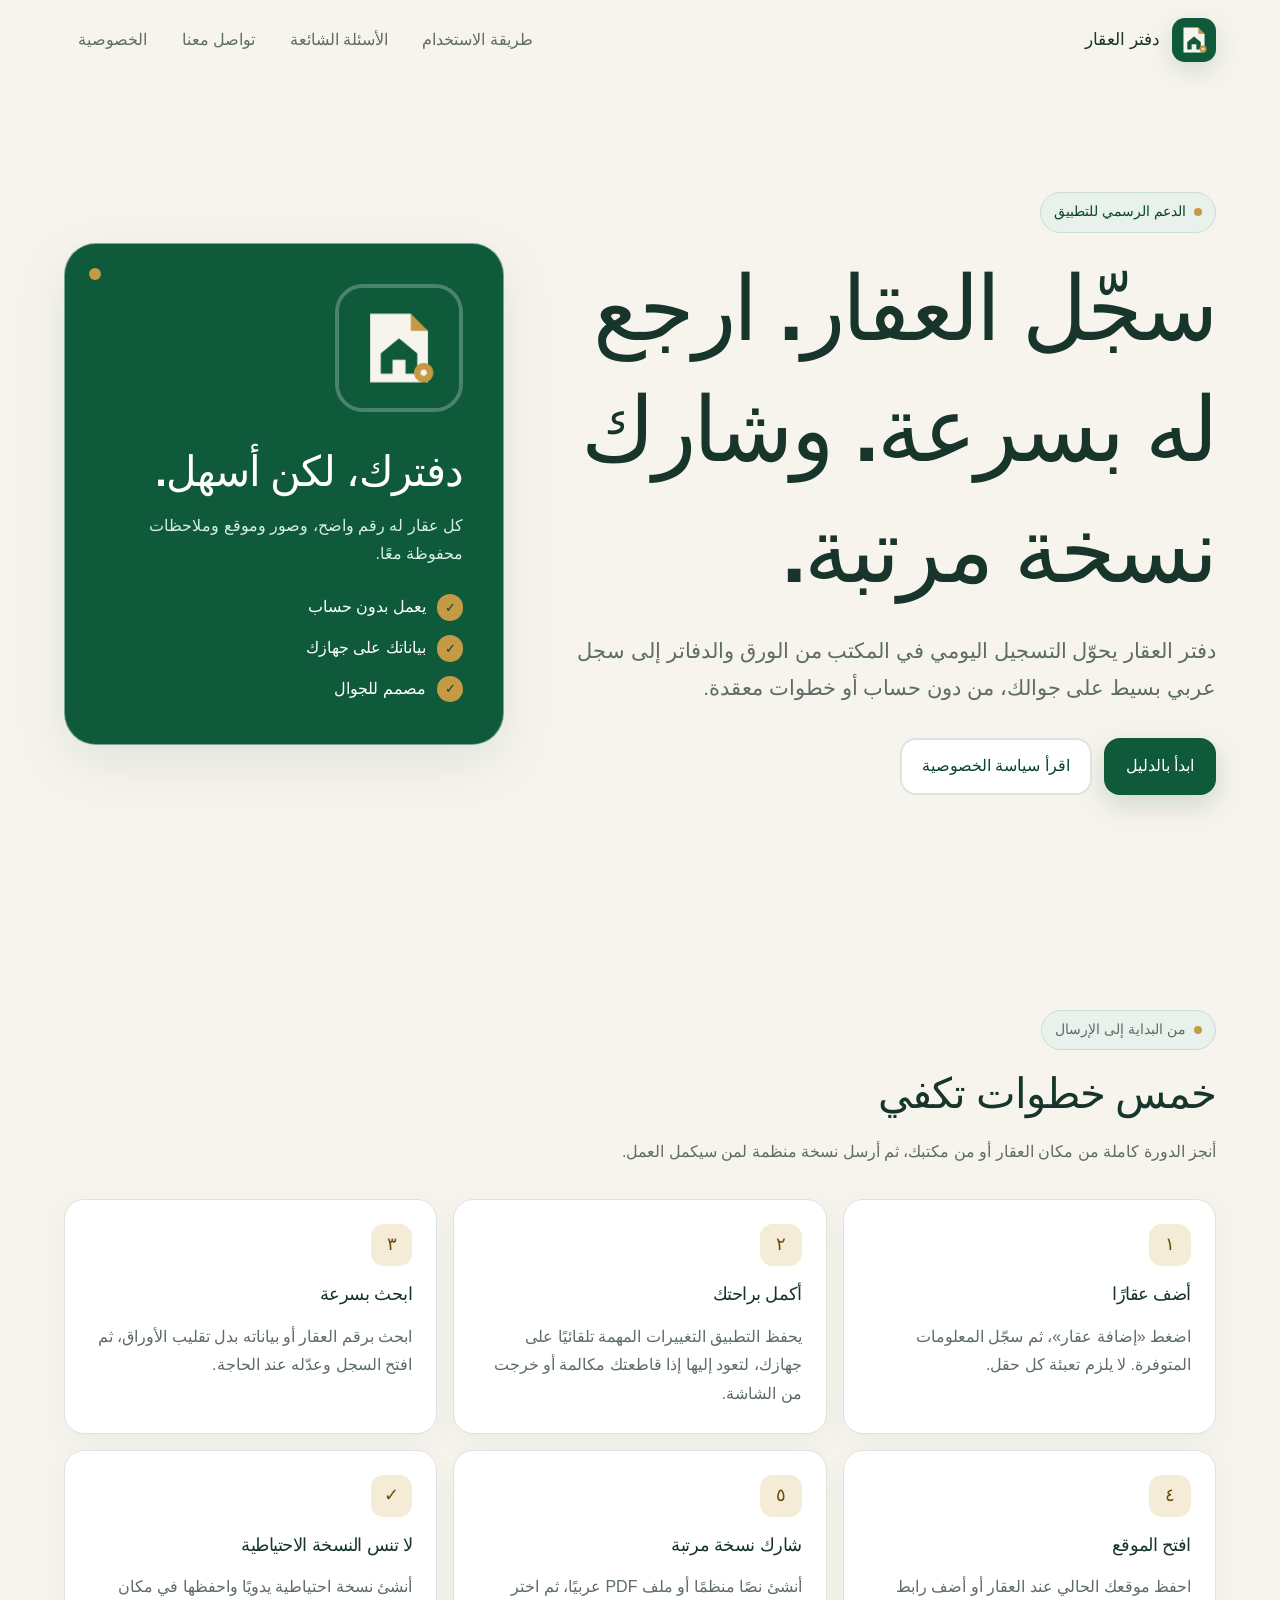
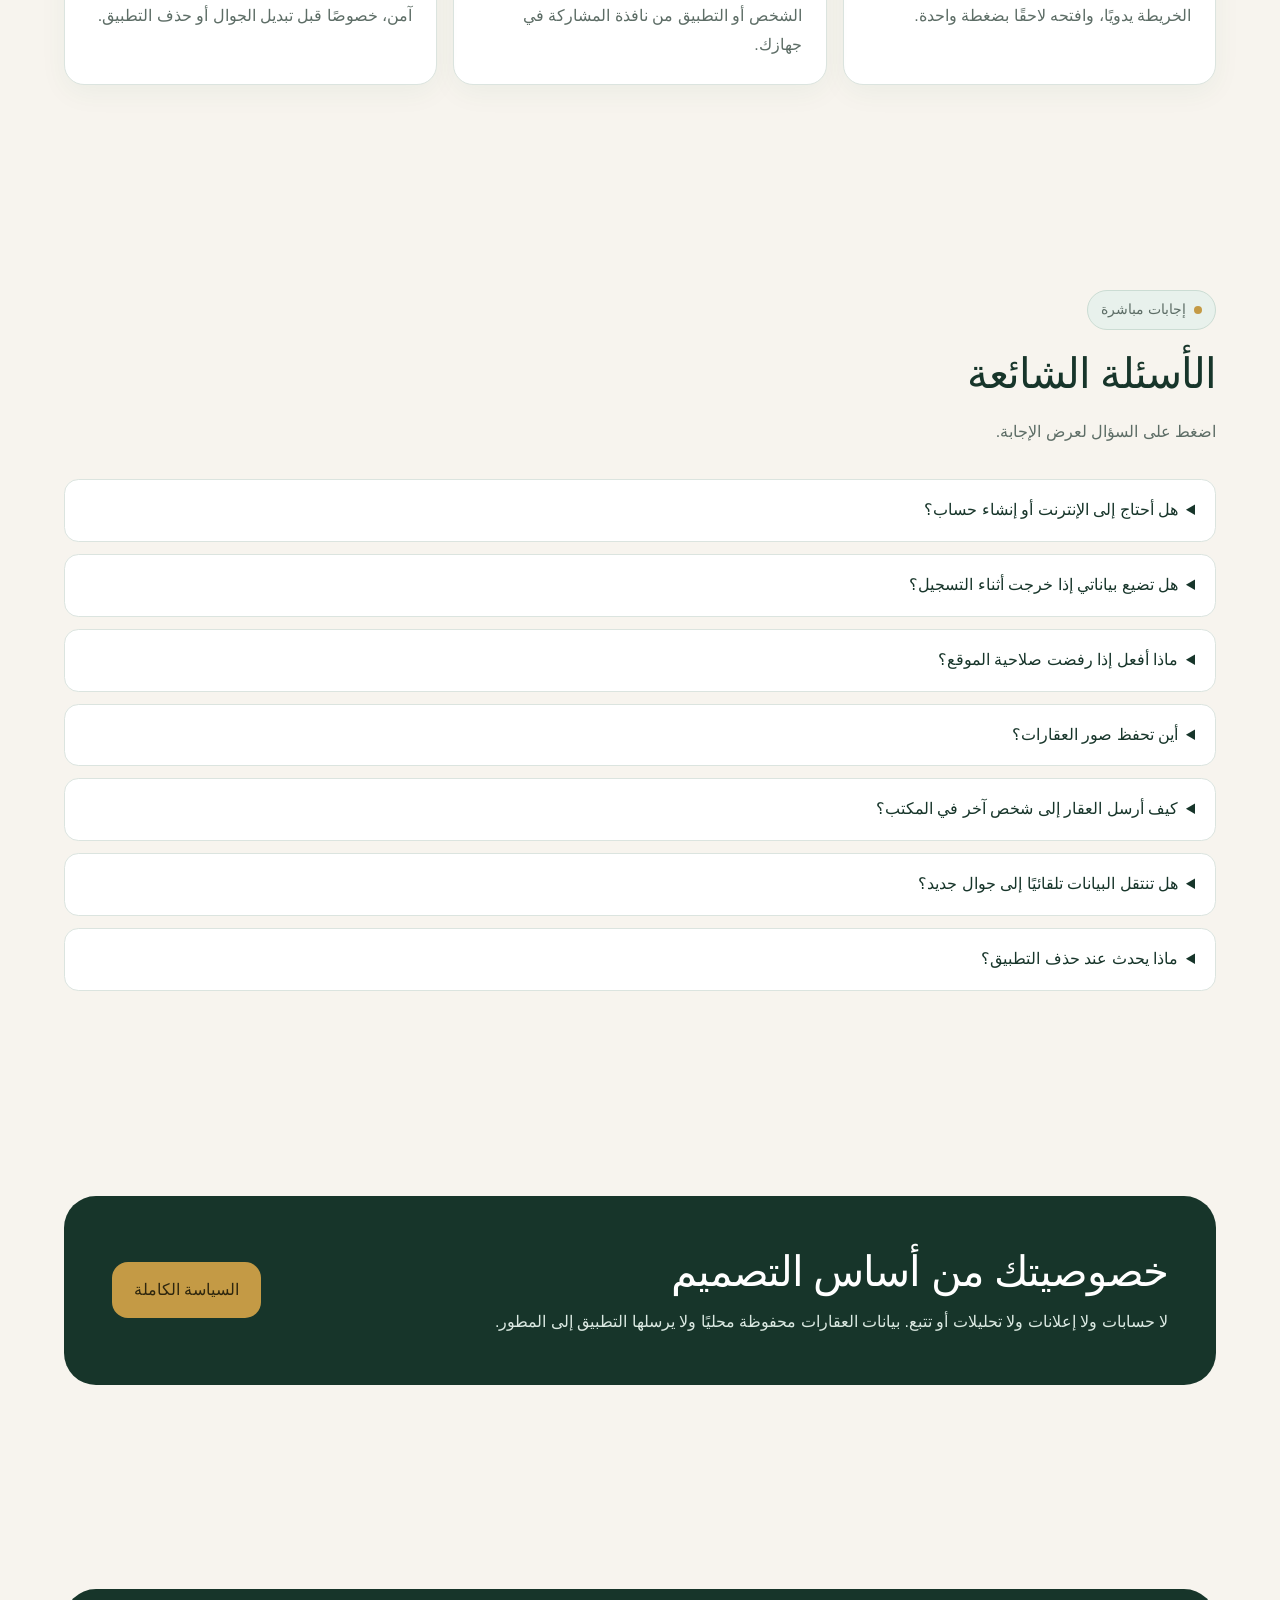
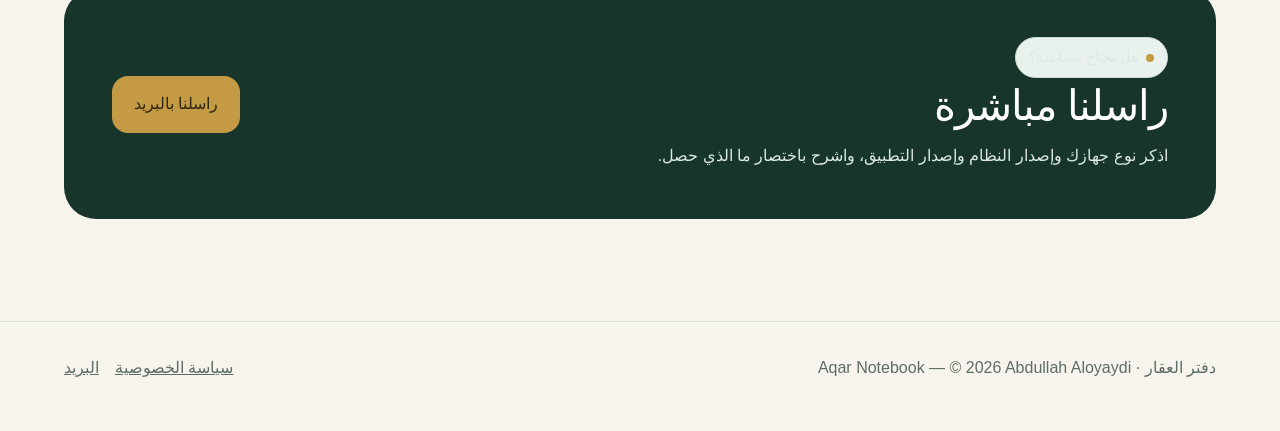
==== index.html @ 9cff060f "feat: add Arabic support page" ====
<!doctype html>
<html lang="ar" dir="rtl">
  <head>
    <meta charset="utf-8">
    <meta name="viewport" content="width=device-width, initial-scale=1">
    <meta name="theme-color" content="#0e5a3a">
    <meta name="description" content="الدعم الرسمي لتطبيق دفتر العقار: دليل الاستخدام، الأسئلة الشائعة، وسياسة الخصوصية.">
    <title>دعم دفتر العقار</title>
    <link rel="icon" href="assets/aqar-notebook-icon.png" type="image/png">
    <link rel="stylesheet" href="styles.css">
  </head>
  <body>
    <a class="skip-link" href="#main">انتقل إلى المحتوى</a>

    <header class="site-header">
      <div class="shell header-row">
        <a class="brand" href="index.html" aria-label="الصفحة الرئيسية لدعم دفتر العقار">
          <img src="assets/aqar-notebook-icon.png" alt="أيقونة دفتر العقار" width="44" height="44">
          <span>دفتر العقار</span>
        </a>
        <nav class="site-nav" aria-label="التنقل الرئيسي">
          <a href="#guide">طريقة الاستخدام</a>
          <a href="#faq">الأسئلة الشائعة</a>
          <a href="#contact">تواصل معنا</a>
          <a href="privacy.html">الخصوصية</a>
        </nav>
      </div>
    </header>

    <main id="main">
      <section class="shell hero" aria-labelledby="hero-title">
        <div>
          <p class="eyebrow">الدعم الرسمي للتطبيق</p>
          <h1 id="hero-title">سجّل العقار. ارجع له بسرعة. وشارك نسخة مرتبة.</h1>
          <p class="lead">
            دفتر العقار يحوّل التسجيل اليومي في المكتب من الورق والدفاتر إلى سجل عربي بسيط على جوالك، من دون حساب أو خطوات معقدة.
          </p>
          <div class="actions">
            <a class="button" href="#guide">ابدأ بالدليل</a>
            <a class="button secondary" href="privacy.html">اقرأ سياسة الخصوصية</a>
          </div>
        </div>

        <aside class="hero-card" aria-label="مزايا دفتر العقار الأساسية">
          <img class="hero-icon" src="assets/aqar-notebook-icon.png" alt="أيقونة تطبيق دفتر العقار" width="128" height="128">
          <h2>دفترك، لكن أسهل.</h2>
          <p>كل عقار له رقم واضح، وصور وموقع وملاحظات محفوظة معًا.</p>
          <ul class="trust-list">
            <li>يعمل بدون حساب</li>
            <li>بياناتك على جهازك</li>
            <li>مصمم للجوال</li>
          </ul>
        </aside>
      </section>

      <section class="section" id="guide" aria-labelledby="guide-title">
        <div class="shell">
          <div class="section-heading">
            <p class="eyebrow">من البداية إلى الإرسال</p>
            <h2 id="guide-title">خمس خطوات تكفي</h2>
            <p>أنجز الدورة كاملة من مكان العقار أو من مكتبك، ثم أرسل نسخة منظمة لمن سيكمل العمل.</p>
          </div>

          <div class="grid">
            <article class="card">
              <span class="step-number" aria-hidden="true">١</span>
              <h3>أضف عقارًا</h3>
              <p>اضغط «إضافة عقار»، ثم سجّل المعلومات المتوفرة. لا يلزم تعبئة كل حقل.</p>
            </article>
            <article class="card">
              <span class="step-number" aria-hidden="true">٢</span>
              <h3>أكمل براحتك</h3>
              <p>يحفظ التطبيق التغييرات المهمة تلقائيًا على جهازك، لتعود إليها إذا قاطعتك مكالمة أو خرجت من الشاشة.</p>
            </article>
            <article class="card">
              <span class="step-number" aria-hidden="true">٣</span>
              <h3>ابحث بسرعة</h3>
              <p>ابحث برقم العقار أو بياناته بدل تقليب الأوراق، ثم افتح السجل وعدّله عند الحاجة.</p>
            </article>
            <article class="card">
              <span class="step-number" aria-hidden="true">٤</span>
              <h3>افتح الموقع</h3>
              <p>احفظ موقعك الحالي عند العقار أو أضف رابط الخريطة يدويًا، وافتحه لاحقًا بضغطة واحدة.</p>
            </article>
            <article class="card">
              <span class="step-number" aria-hidden="true">٥</span>
              <h3>شارك نسخة مرتبة</h3>
              <p>أنشئ نصًا منظمًا أو ملف PDF عربيًا، ثم اختر الشخص أو التطبيق من نافذة المشاركة في جهازك.</p>
            </article>
            <article class="card">
              <span class="step-number" aria-hidden="true">✓</span>
              <h3>لا تنس النسخة الاحتياطية</h3>
              <p>أنشئ نسخة احتياطية يدويًا واحفظها في مكان آمن، خصوصًا قبل تبديل الجوال أو حذف التطبيق.</p>
            </article>
          </div>
        </div>
      </section>

      <section class="section" id="faq" aria-labelledby="faq-title">
        <div class="shell">
          <div class="section-heading">
            <p class="eyebrow">إجابات مباشرة</p>
            <h2 id="faq-title">الأسئلة الشائعة</h2>
            <p>اضغط على السؤال لعرض الإجابة.</p>
          </div>

          <div class="faq-list">
            <details>
              <summary>هل أحتاج إلى الإنترنت أو إنشاء حساب؟</summary>
              <p>لا. الوظائف الأساسية تعمل محليًا من دون حساب أو تسجيل دخول. قد تحتاج إلى الإنترنت فقط عند فتح رابط خريطة أو مشاركة ملف عبر خدمة تعتمد على الشبكة.</p>
            </details>
            <details>
              <summary>هل تضيع بياناتي إذا خرجت أثناء التسجيل؟</summary>
              <p>يحفظ التطبيق التغييرات المهمة تلقائيًا. افتح التطبيق من جديد وستجد المسودة لتكملها بدل إعادة الكتابة من البداية.</p>
            </details>
            <details>
              <summary>ماذا أفعل إذا رفضت صلاحية الموقع؟</summary>
              <p>يمكنك إضافة رابط الخريطة يدويًا أو إكمال تسجيل العقار من دون موقع. رفض الصلاحية لا يمنعك من حفظ العقار.</p>
            </details>
            <details>
              <summary>أين تحفظ صور العقارات؟</summary>
              <p>ينسخ التطبيق الصور التي تختارها إلى مساحة التطبيق الخاصة على جهازك لتبقى مرتبطة بسجل العقار. لا يرفعها المطور تلقائيًا إلى أي خادم.</p>
            </details>
            <details>
              <summary>كيف أرسل العقار إلى شخص آخر في المكتب؟</summary>
              <p>افتح العقار واختر المشاركة، ثم أرسل النص المنظم أو ملف PDF عبر التطبيق الذي تختاره من نافذة المشاركة في جهازك.</p>
            </details>
            <details>
              <summary>هل تنتقل البيانات تلقائيًا إلى جوال جديد؟</summary>
              <p>لا توجد مزامنة تلقائية. أنشئ نسخة احتياطية من داخل التطبيق واحفظها بأمان، ثم استخدم الاستعادة على الجهاز الجديد.</p>
            </details>
            <details>
              <summary>ماذا يحدث عند حذف التطبيق؟</summary>
              <p>قد يؤدي حذف التطبيق إلى حذف بياناته المحلية. أنشئ نسخة احتياطية أولًا إذا كنت تريد الاحتفاظ بسجلاتك وصورك.</p>
            </details>
          </div>
        </div>
      </section>

      <section class="section" aria-labelledby="privacy-title">
        <div class="shell">
          <div class="contact-panel">
            <div>
              <h2 id="privacy-title">خصوصيتك من أساس التصميم</h2>
              <p>لا حسابات ولا إعلانات ولا تحليلات أو تتبع. بيانات العقارات محفوظة محليًا ولا يرسلها التطبيق إلى المطور.</p>
            </div>
            <a class="button" href="privacy.html">السياسة الكاملة</a>
          </div>
        </div>
      </section>

      <section class="section" id="contact" aria-labelledby="contact-title">
        <div class="shell">
          <div class="contact-panel">
            <div>
              <p class="eyebrow">هل تحتاج مساعدة؟</p>
              <h2 id="contact-title">راسلنا مباشرة</h2>
              <p>اذكر نوع جهازك وإصدار النظام وإصدار التطبيق، واشرح باختصار ما الذي حصل.</p>
            </div>
            <a class="button" href="mailto:abdullah.aloyaydi.cs@gmail.com?subject=%D8%AF%D8%B9%D9%85%20%D8%AA%D8%B7%D8%A8%D9%8A%D9%82%20%D8%AF%D9%81%D8%AA%D8%B1%20%D8%A7%D9%84%D8%B9%D9%82%D8%A7%D8%B1">راسلنا بالبريد</a>
          </div>
        </div>
      </section>
    </main>

    <footer class="site-footer">
      <div class="shell footer-row">
        <span>دفتر العقار · Aqar Notebook — © 2026 Abdullah Aloyaydi</span>
        <div class="footer-links">
          <a href="privacy.html">سياسة الخصوصية</a>
          <a href="mailto:abdullah.aloyaydi.cs@gmail.com?subject=%D8%AF%D8%B9%D9%85%20%D8%AA%D8%B7%D8%A8%D9%8A%D9%82%20%D8%AF%D9%81%D8%AA%D8%B1%20%D8%A7%D9%84%D8%B9%D9%82%D8%A7%D8%B1">البريد</a>
        </div>
      </div>
    </footer>
  </body>
</html>
---- styles.css ----
:root {
  color-scheme: light;
  --ink: #17352a;
  --muted: #5d6d66;
  --green: #0e5a3a;
  --green-dark: #08452c;
  --green-soft: #e8f1ec;
  --gold: #c49a45;
  --gold-soft: #f5ecd8;
  --paper: #f7f4ee;
  --surface: #ffffff;
  --line: #dbe4df;
  --shadow: 0 18px 55px rgba(14, 90, 58, 0.1);
  --radius-lg: 2rem;
  --radius-md: 1.25rem;
  --radius-sm: 0.9rem;
  font-family: -apple-system, BlinkMacSystemFont, "Segoe UI", Tahoma, Arial, sans-serif;
  font-synthesis: none;
}

* {
  box-sizing: border-box;
}

html {
  scroll-behavior: smooth;
  scroll-padding-top: 2rem;
}

body {
  margin: 0;
  background: var(--paper);
  color: var(--ink);
  font-size: 1rem;
  line-height: 1.8;
  text-rendering: optimizeLegibility;
}

a {
  color: inherit;
}

img {
  display: block;
  max-width: 100%;
}

.skip-link {
  position: fixed;
  inset-block-start: 0.75rem;
  inset-inline-start: 0.75rem;
  z-index: 50;
  padding: 0.75rem 1rem;
  border-radius: 0.75rem;
  background: var(--surface);
  color: var(--green-dark);
  font-weight: 800;
  transform: translateY(-150%);
}

.skip-link:focus {
  transform: translateY(0);
}

.shell {
  width: min(72rem, calc(100% - 2rem));
  margin-inline: auto;
}

.site-header {
  padding-block: 1rem;
}

.header-row {
  display: flex;
  align-items: center;
  justify-content: space-between;
  gap: 1rem;
}

.brand {
  display: inline-flex;
  align-items: center;
  gap: 0.75rem;
  min-height: 3rem;
  text-decoration: none;
  font-size: 1.08rem;
  font-weight: 850;
}

.brand img {
  width: 2.75rem;
  height: 2.75rem;
  border-radius: 0.8rem;
  box-shadow: 0 8px 24px rgba(14, 90, 58, 0.16);
}

.site-nav {
  display: flex;
  flex-wrap: wrap;
  gap: 0.35rem;
}

.site-nav a {
  display: inline-flex;
  align-items: center;
  min-height: 3rem;
  padding-inline: 0.9rem;
  border-radius: 999px;
  color: var(--muted);
  font-weight: 750;
  text-decoration: none;
}

.site-nav a:hover {
  background: var(--surface);
  color: var(--green-dark);
}

.hero {
  display: grid;
  grid-template-columns: minmax(0, 1.2fr) minmax(17rem, 0.8fr);
  gap: clamp(1.25rem, 4vw, 4rem);
  align-items: center;
  min-height: min(43rem, calc(100vh - 5rem));
  padding-block: clamp(3rem, 9vw, 7rem);
}

.eyebrow {
  display: inline-flex;
  align-items: center;
  gap: 0.5rem;
  margin: 0 0 1rem;
  padding: 0.4rem 0.8rem;
  border: 1px solid #cbdcd3;
  border-radius: 999px;
  background: var(--green-soft);
  color: var(--green-dark);
  font-size: 0.9rem;
  font-weight: 850;
}

.eyebrow::before {
  width: 0.5rem;
  height: 0.5rem;
  border-radius: 50%;
  background: var(--gold);
  content: "";
}

h1,
h2,
h3 {
  margin-block-start: 0;
  line-height: 1.35;
  letter-spacing: -0.025em;
}

h1 {
  max-width: 15ch;
  margin-block-end: 1.25rem;
  font-size: clamp(2.6rem, 7vw, 5.6rem);
  font-weight: 900;
}

h2 {
  margin-block-end: 0.75rem;
  font-size: clamp(1.75rem, 4vw, 2.6rem);
  font-weight: 900;
}

h3 {
  margin-block-end: 0.4rem;
  font-size: 1.15rem;
  font-weight: 850;
}

.lead {
  max-width: 42rem;
  margin: 0;
  color: var(--muted);
  font-size: clamp(1.08rem, 2.2vw, 1.3rem);
}

.actions {
  display: flex;
  flex-wrap: wrap;
  gap: 0.75rem;
  margin-block-start: 2rem;
}

.button {
  display: inline-flex;
  align-items: center;
  justify-content: center;
  min-height: 3.5rem;
  padding: 0.75rem 1.25rem;
  border: 2px solid transparent;
  border-radius: 1rem;
  background: var(--green);
  color: #ffffff;
  font-weight: 850;
  text-decoration: none;
  box-shadow: 0 10px 28px rgba(14, 90, 58, 0.18);
}

.button:hover {
  background: var(--green-dark);
}

.button.secondary {
  border-color: var(--line);
  background: var(--surface);
  color: var(--green-dark);
  box-shadow: none;
}

.hero-card {
  position: relative;
  padding: clamp(1.5rem, 4vw, 2.5rem);
  border: 1px solid rgba(255, 255, 255, 0.45);
  border-radius: var(--radius-lg);
  background: var(--green);
  color: #ffffff;
  box-shadow: var(--shadow);
}

.hero-card::after {
  position: absolute;
  inset-block-start: 1.5rem;
  inset-inline-end: 1.5rem;
  width: 0.75rem;
  height: 0.75rem;
  border-radius: 50%;
  background: var(--gold);
  content: "";
}

.hero-icon {
  width: clamp(5.5rem, 16vw, 8rem);
  height: clamp(5.5rem, 16vw, 8rem);
  margin-block-end: 2rem;
  border: 4px solid rgba(255, 255, 255, 0.25);
  border-radius: 1.75rem;
}

.hero-card p {
  margin: 0;
  color: #d8eee3;
}

.trust-list {
  display: grid;
  gap: 0.75rem;
  margin: 1.5rem 0 0;
  padding: 0;
  list-style: none;
}

.trust-list li {
  display: flex;
  align-items: center;
  gap: 0.7rem;
  font-weight: 800;
}

.trust-list li::before {
  display: grid;
  width: 1.65rem;
  height: 1.65rem;
  flex: 0 0 auto;
  place-items: center;
  border-radius: 50%;
  background: var(--gold);
  color: var(--green-dark);
  content: "✓";
  font-size: 0.82rem;
  font-weight: 950;
}

.section {
  padding-block: clamp(3.75rem, 8vw, 6.5rem);
}

.section-heading {
  max-width: 44rem;
  margin-block-end: 2rem;
}

.section-heading p,
.card p,
.policy-copy p,
.policy-copy li {
  color: var(--muted);
}

.grid {
  display: grid;
  grid-template-columns: repeat(3, minmax(0, 1fr));
  gap: 1rem;
}

.card {
  padding: 1.5rem;
  border: 1px solid var(--line);
  border-radius: var(--radius-md);
  background: var(--surface);
  box-shadow: 0 8px 28px rgba(14, 90, 58, 0.05);
}

.card p {
  margin-block-end: 0;
}

.step-number {
  display: grid;
  width: 2.6rem;
  height: 2.6rem;
  margin-block-end: 1rem;
  place-items: center;
  border-radius: 0.8rem;
  background: var(--gold-soft);
  color: #6b4d12;
  font-size: 1.1rem;
  font-weight: 900;
}

.faq-list {
  display: grid;
  gap: 0.75rem;
}

details {
  border: 1px solid var(--line);
  border-radius: var(--radius-sm);
  background: var(--surface);
}

summary {
  min-height: 3.5rem;
  padding: 1rem 1.25rem;
  cursor: pointer;
  color: var(--ink);
  font-weight: 850;
}

details p {
  margin: 0;
  padding: 0 1.25rem 1.25rem;
  color: var(--muted);
}

.contact-panel {
  display: grid;
  grid-template-columns: minmax(0, 1fr) auto;
  gap: 1.5rem;
  align-items: center;
  padding: clamp(1.5rem, 5vw, 3rem);
  border-radius: var(--radius-lg);
  background: var(--ink);
  color: #ffffff;
}

.contact-panel h2 {
  margin-block-end: 0.5rem;
}

.contact-panel p {
  margin: 0;
  color: #dbe9e2;
}

.contact-panel .button {
  background: var(--gold);
  color: #2e260e;
  box-shadow: none;
}

.policy-header {
  padding-block: clamp(3rem, 8vw, 6rem);
}

.policy-header h1 {
  font-size: clamp(2.4rem, 6vw, 4.5rem);
}

.policy-shell {
  display: grid;
  grid-template-columns: minmax(12rem, 0.32fr) minmax(0, 0.68fr);
  gap: clamp(1.5rem, 5vw, 4rem);
  align-items: start;
  padding-block-end: 5rem;
}

.policy-summary {
  position: sticky;
  inset-block-start: 1.5rem;
  padding: 1.4rem;
  border-radius: var(--radius-md);
  background: var(--green);
  color: #ffffff;
}

.policy-summary p {
  margin: 0;
  color: #d8eee3;
}

.policy-copy {
  padding: clamp(1.25rem, 4vw, 2.5rem);
  border: 1px solid var(--line);
  border-radius: var(--radius-lg);
  background: var(--surface);
}

.policy-copy section + section {
  margin-block-start: 2.5rem;
  padding-block-start: 2.5rem;
  border-block-start: 1px solid var(--line);
}

.notice {
  padding: 1rem 1.2rem;
  border-inline-start: 4px solid var(--gold);
  border-radius: 0.6rem;
  background: var(--gold-soft);
  color: #504018;
}

.english {
  direction: ltr;
  text-align: left;
}

.site-footer {
  padding-block: 2rem 3rem;
  border-block-start: 1px solid var(--line);
  color: var(--muted);
}

.footer-row {
  display: flex;
  flex-wrap: wrap;
  align-items: center;
  justify-content: space-between;
  gap: 1rem;
}

.footer-links {
  display: flex;
  flex-wrap: wrap;
  gap: 1rem;
}

:focus-visible {
  outline: 3px solid var(--gold);
  outline-offset: 4px;
}

@media (max-width: 760px) {
  .header-row,
  .contact-panel,
  .footer-row {
    align-items: stretch;
    flex-direction: column;
  }

  .header-row {
    display: flex;
  }

  .site-nav {
    margin-inline: -0.5rem;
  }

  .hero,
  .policy-shell {
    grid-template-columns: 1fr;
  }

  .hero {
    min-height: auto;
    padding-block: 2.5rem 4.5rem;
  }

  .hero-card {
    order: -1;
  }

  .grid {
    grid-template-columns: 1fr;
  }

  .policy-summary {
    position: static;
  }

  .contact-panel .button {
    width: 100%;
  }
}

@media (min-width: 761px) and (max-width: 1020px) {
  .grid {
    grid-template-columns: repeat(2, minmax(0, 1fr));
  }
}

@media (prefers-reduced-motion: reduce) {
  *,
  *::before,
  *::after {
    scroll-behavior: auto !important;
    transition: none !important;
  }
}
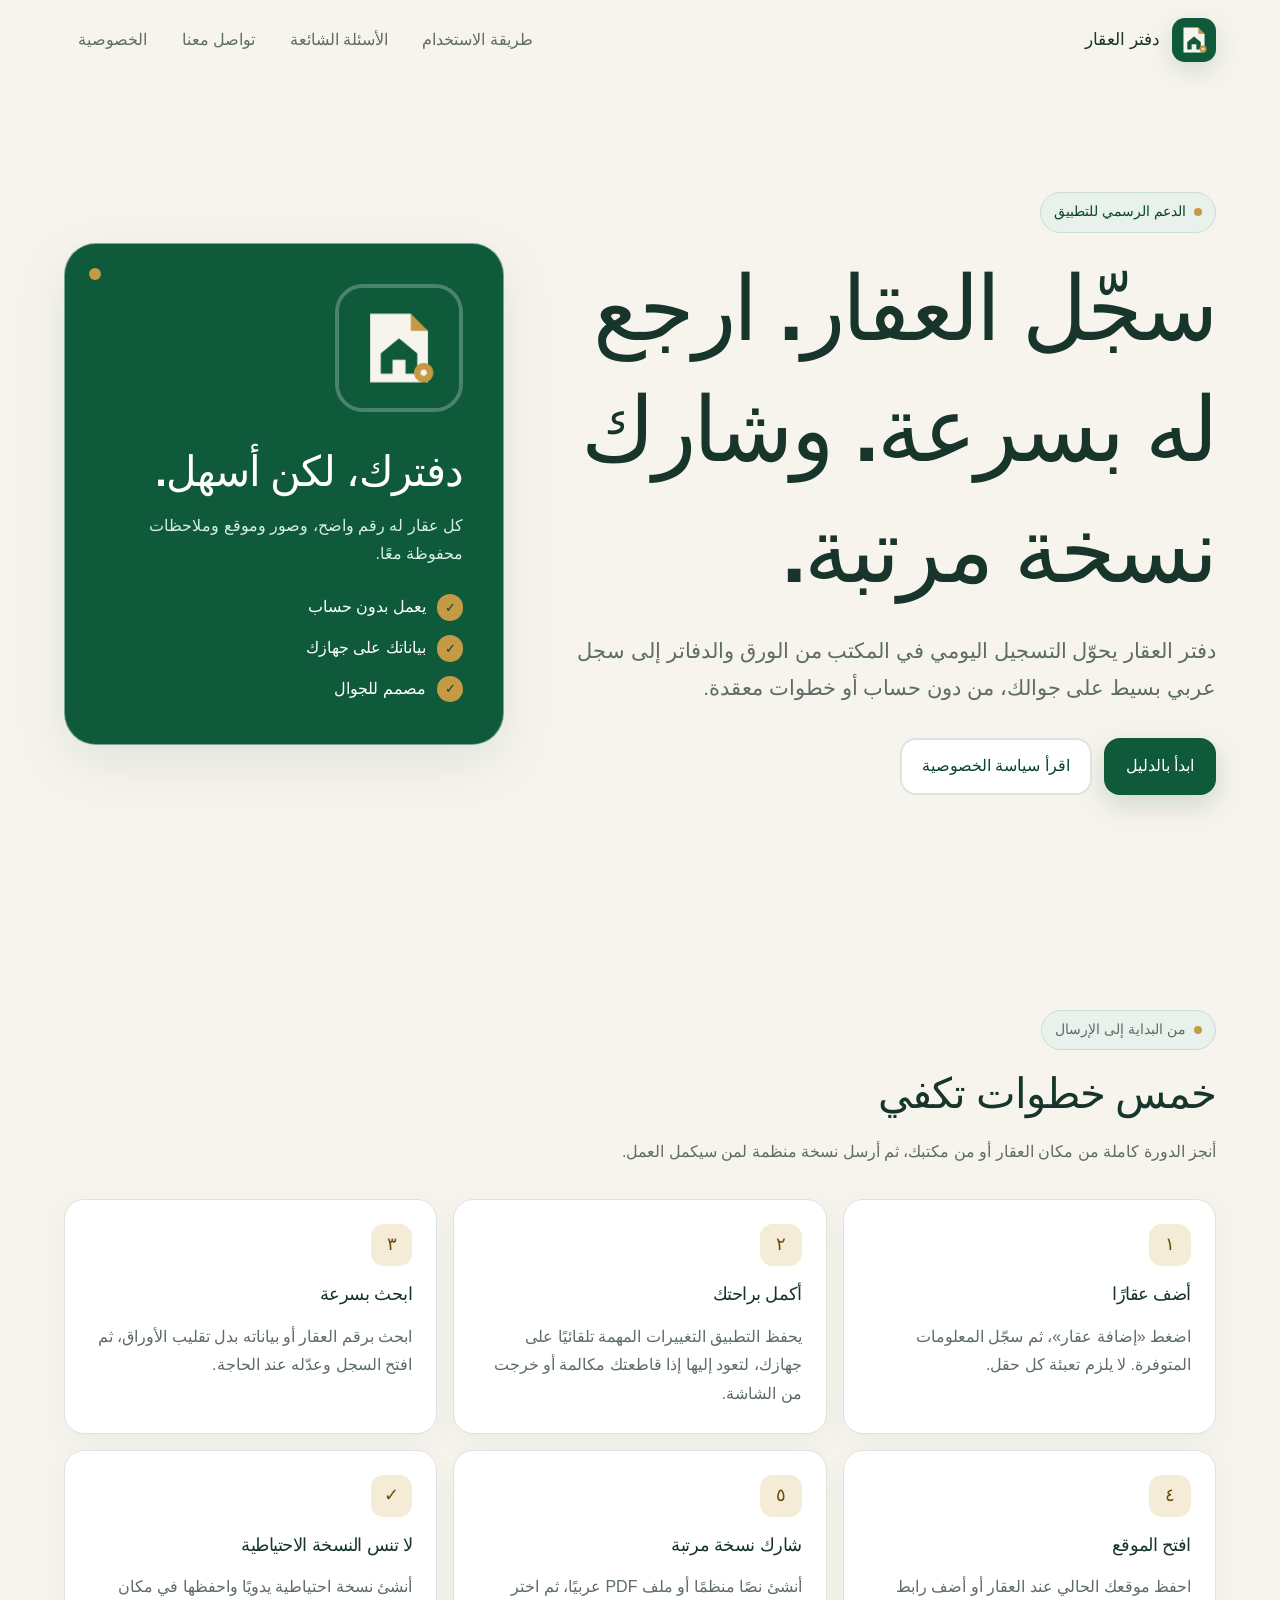
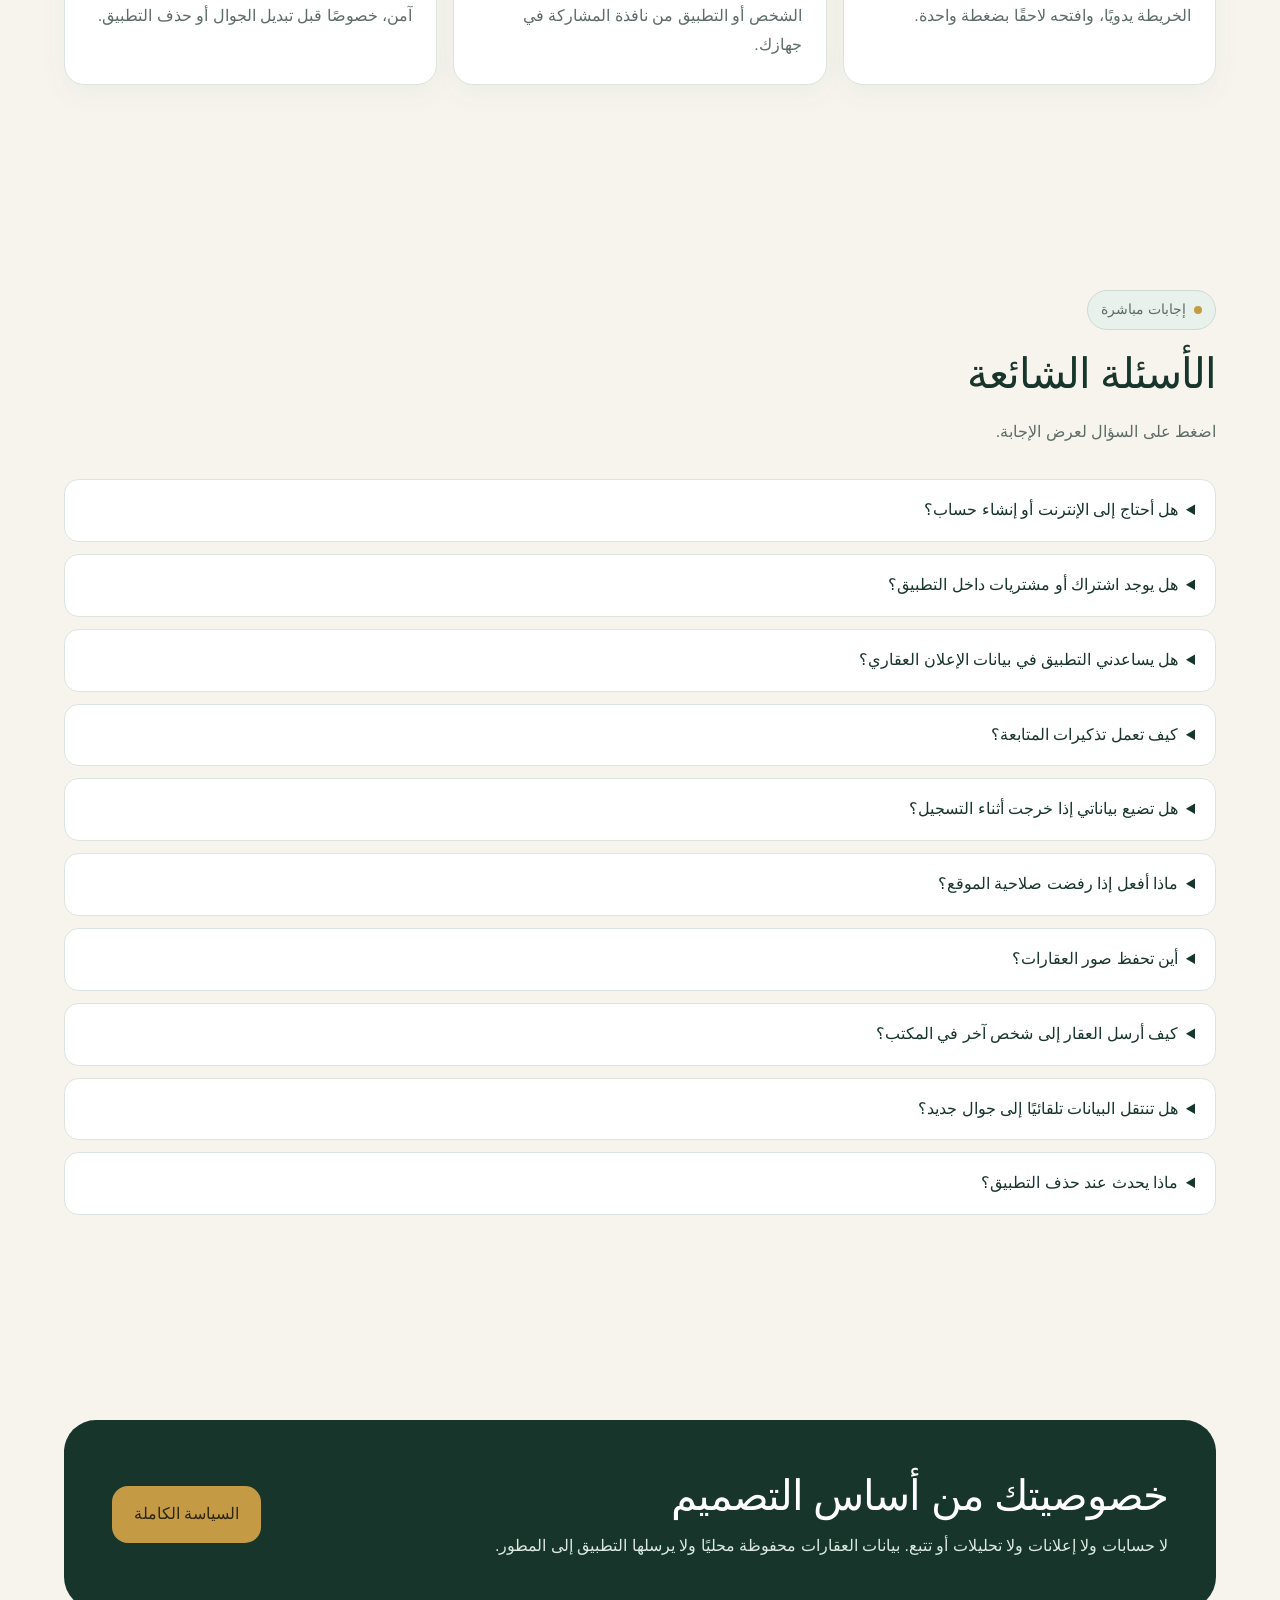
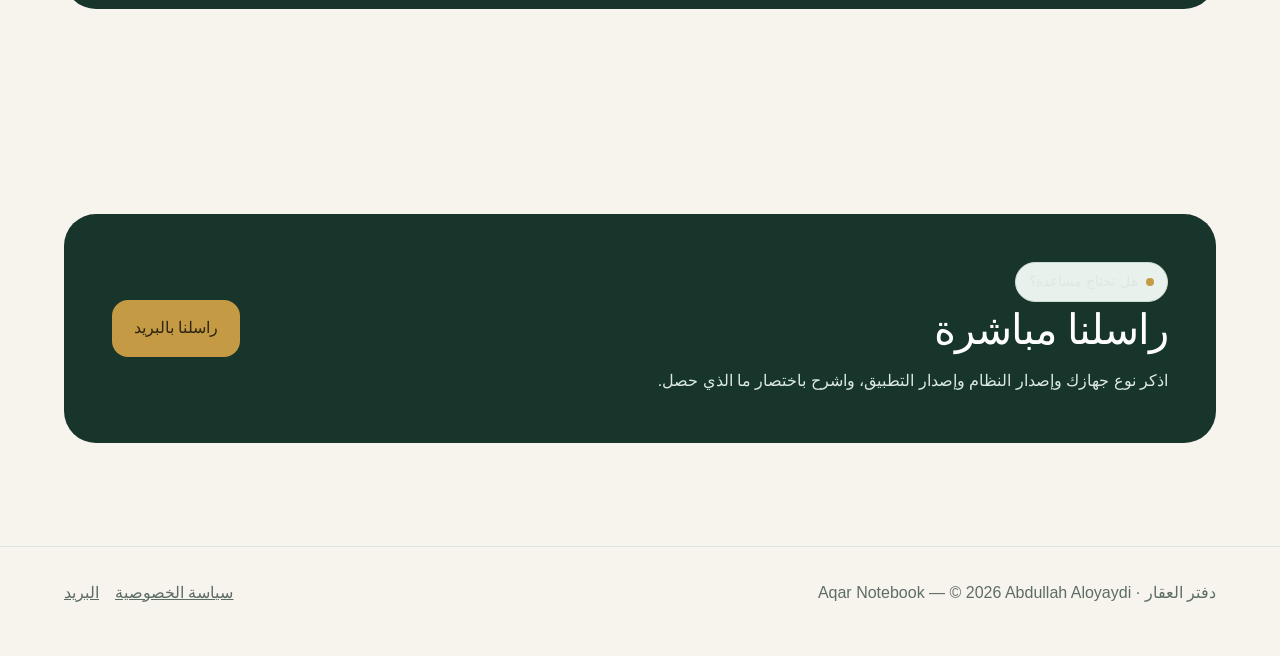
==== commit 9be8117c: "feat: describe release 2.0.0, which sells nothing The 2.0.0 build ships every feature unlocked with " ====
--- a/index.html
+++ b/index.html
@@ -110,6 +110,18 @@
               <p>لا. الوظائف الأساسية تعمل محليًا من دون حساب أو تسجيل دخول. قد تحتاج إلى الإنترنت فقط عند فتح رابط خريطة أو مشاركة ملف عبر خدمة تعتمد على الشبكة.</p>
             </details>
             <details>
+              <summary>هل يوجد اشتراك أو مشتريات داخل التطبيق؟</summary>
+              <p>لا. كل الميزات في هذا الإصدار مفتوحة مجانًا — هوية المكتب والتقارير والمتابعات وطلبات العملاء ومشاركة عدة عقارات وملفات CSV والنسخ المحمية بكلمة مرور — بلا اشتراك وبلا حساب وبلا صفحة باقة.</p>
+            </details>
+            <details>
+              <summary>هل يساعدني التطبيق في بيانات الإعلان العقاري؟</summary>
+              <p>نعم. أضف بيانات مكتبك ورقم رخصة الإعلان وتاريخ انتهائها ورقم رخصة فال مرة واحدة، فتظهر على الملصق الإعلاني مع رمز QR لرقم الرخصة. وإذا لم تُضف رقم رخصة، يخرج الملصق موسومًا «مسودة داخلية — غير مرخّصة للنشر» بدل أن يخرج كإعلان. مسؤولية صحة الأرقام وسريان الرخصة تبقى عليك بصفتك المعلن.</p>
+            </details>
+            <details>
+              <summary>كيف تعمل تذكيرات المتابعة؟</summary>
+              <p>تُجدول على جهازك وحده بعد منح صلاحية الإشعارات. لا يوجد خادم إشعارات ولا حساب، ويمكنك سحب الصلاحية من إعدادات جهازك متى شئت.</p>
+            </details>
+            <details>
               <summary>هل تضيع بياناتي إذا خرجت أثناء التسجيل؟</summary>
               <p>يحفظ التطبيق التغييرات المهمة تلقائيًا. افتح التطبيق من جديد وستجد المسودة لتكملها بدل إعادة الكتابة من البداية.</p>
             </details>
--- a/styles.css
+++ b/styles.css
@@ -419,6 +419,10 @@
   border-block-start: 1px solid var(--line);
 }
 
+.policy-copy a {
+  overflow-wrap: anywhere;
+}
+
 .notice {
   padding: 1rem 1.2rem;
   border-inline-start: 4px solid var(--gold);
@@ -474,8 +478,9 @@
   }
 
   .hero,
-  .policy-shell {
-    grid-template-columns: 1fr;
+  .policy-shell,
+  .contact-panel {
+    grid-template-columns: minmax(0, 1fr);
   }
 
   .hero {
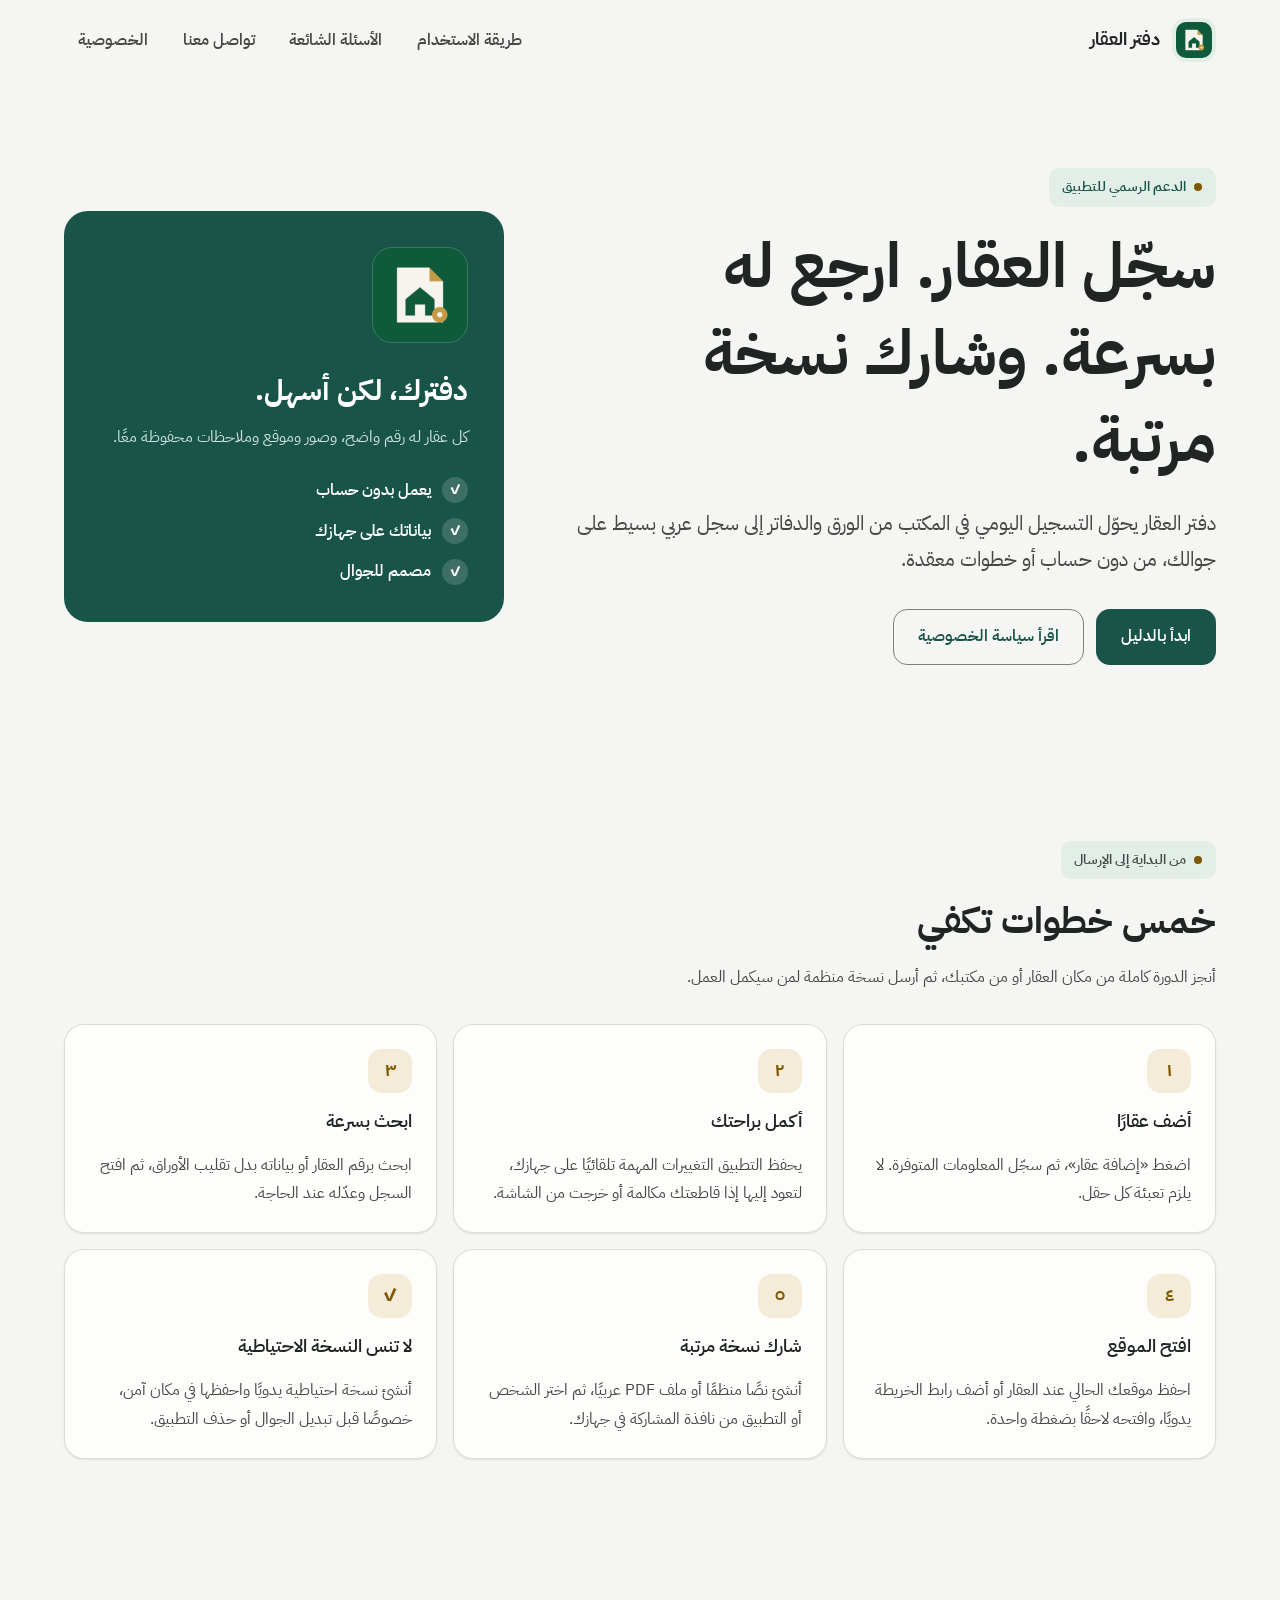
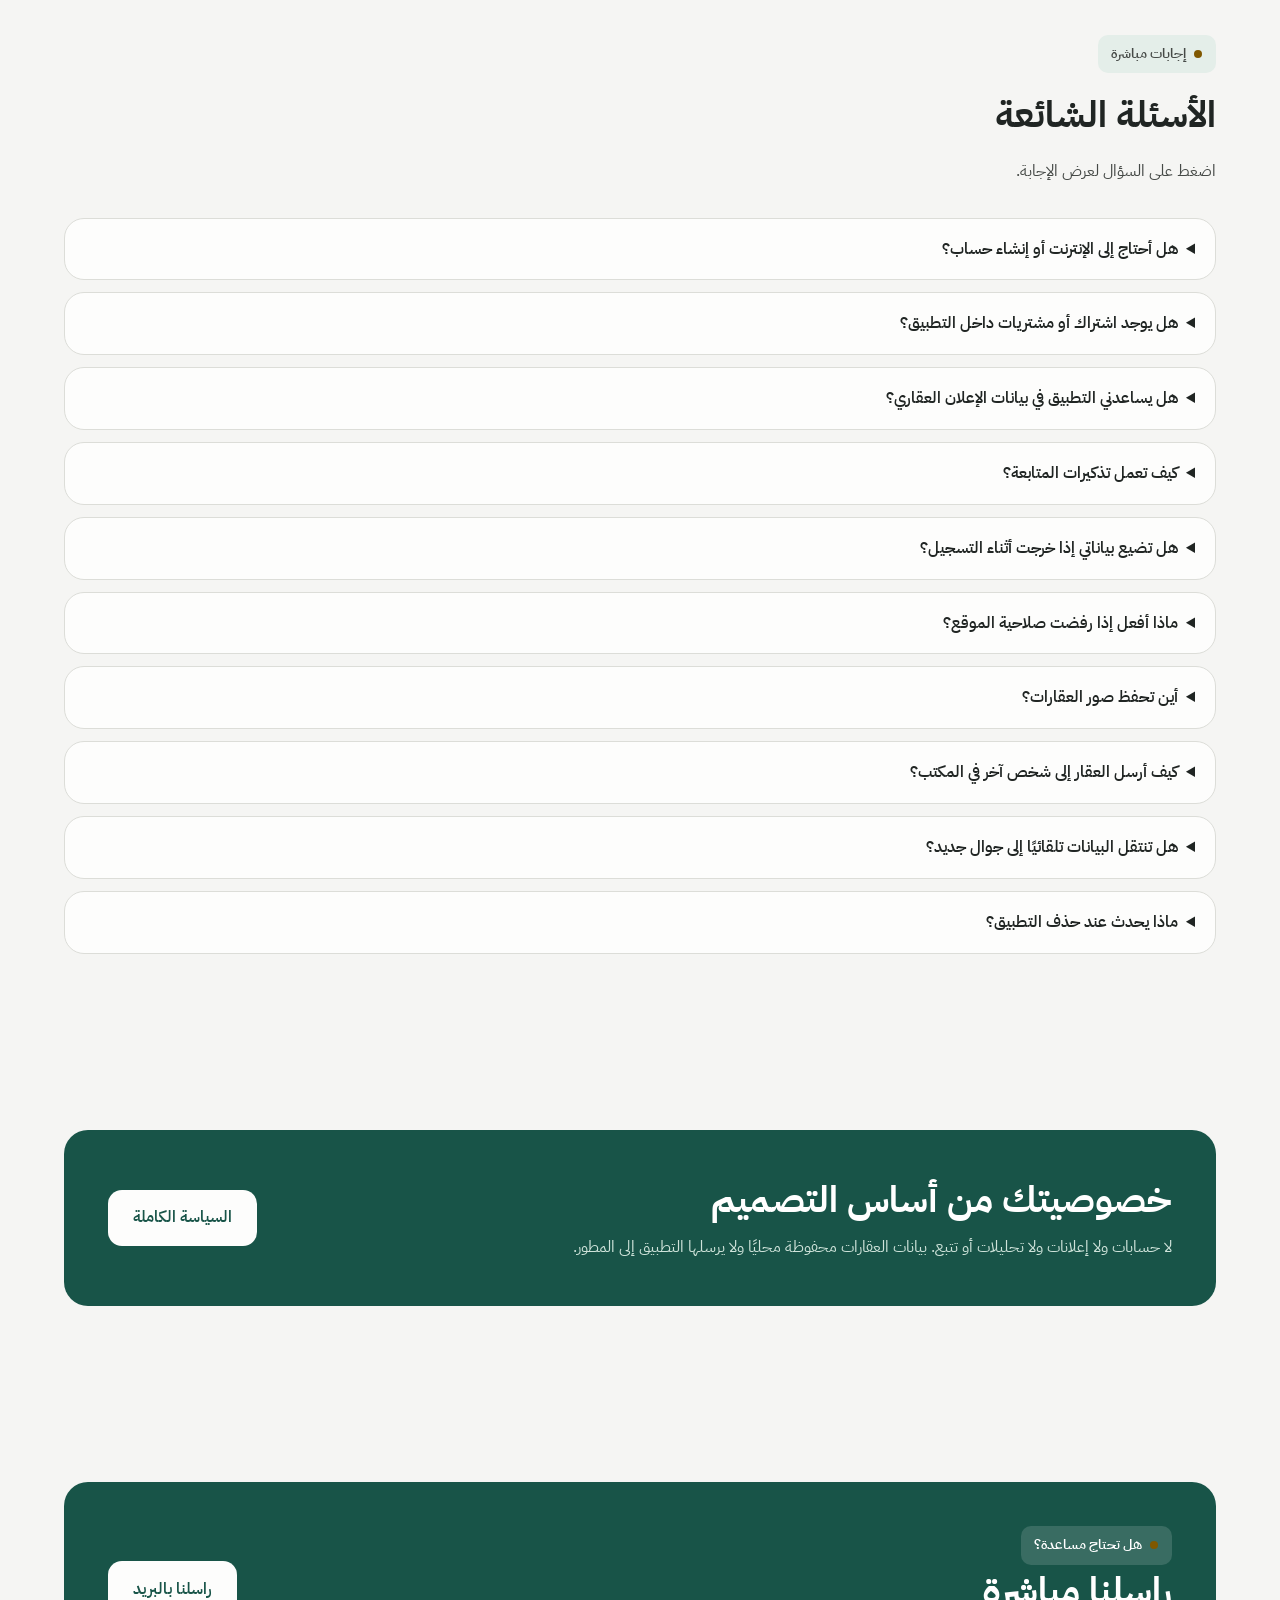
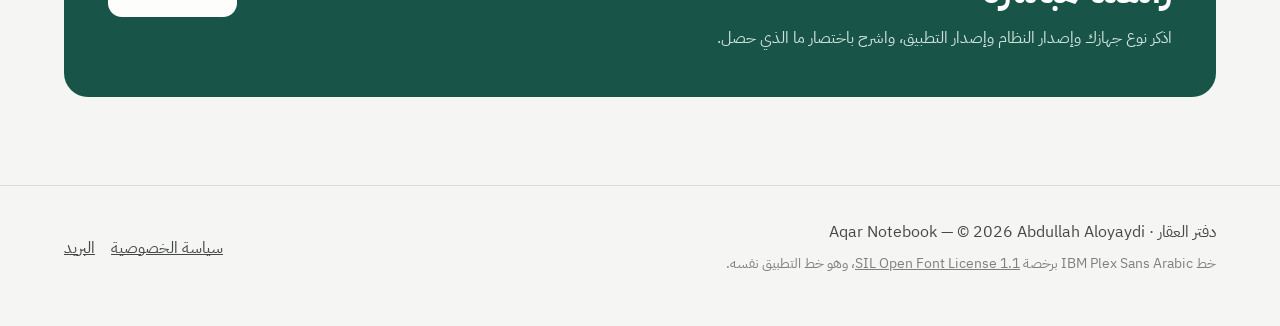
==== commit 14fa9968: "feat: give the site the app's identity, typeface included The site was drawn before release 2.0.0 an" ====
--- a/index.html
+++ b/index.html
@@ -3,7 +3,8 @@
   <head>
     <meta charset="utf-8">
     <meta name="viewport" content="width=device-width, initial-scale=1">
-    <meta name="theme-color" content="#0e5a3a">
+    <meta name="theme-color" content="#f5f5f3" media="(prefers-color-scheme: light)">
+    <meta name="theme-color" content="#191b1c" media="(prefers-color-scheme: dark)">
     <meta name="description" content="الدعم الرسمي لتطبيق دفتر العقار: دليل الاستخدام، الأسئلة الشائعة، وسياسة الخصوصية.">
     <title>دعم دفتر العقار</title>
     <link rel="icon" href="assets/aqar-notebook-icon.png" type="image/png">
@@ -177,7 +178,8 @@
 
     <footer class="site-footer">
       <div class="shell footer-row">
-        <span>دفتر العقار · Aqar Notebook — © 2026 Abdullah Aloyaydi</span>
+        <span>دفتر العقار · Aqar Notebook — © 2026 Abdullah Aloyaydi<br>
+          <small>خط IBM Plex Sans Arabic برخصة <a href="assets/fonts/OFL.txt">SIL Open Font License 1.1</a>، وهو خط التطبيق نفسه.</small></span>
         <div class="footer-links">
           <a href="privacy.html">سياسة الخصوصية</a>
           <a href="mailto:abdullah.aloyaydi.cs@gmail.com?subject=%D8%AF%D8%B9%D9%85%20%D8%AA%D8%B7%D8%A8%D9%8A%D9%82%20%D8%AF%D9%81%D8%AA%D8%B1%20%D8%A7%D9%84%D8%B9%D9%82%D8%A7%D8%B1">البريد</a>
--- a/styles.css
+++ b/styles.css
@@ -1,21 +1,112 @@
+/*
+ * Aqar Notebook — support and privacy site.
+ *
+ * The identity is the app's, not a second one: the tokens below are the
+ * values in lib/core/theme/app_colors.dart (AppColors.light / AppColors.dark),
+ * the typeface is the one the app bundles, and the corner radii are the ones
+ * app_theme.dart gives buttons, cards and sheets. When the app's palette
+ * moves, these move with it.
+ *
+ * The font is served from this repository. The site loads nothing from a CDN,
+ * runs no JavaScript, and sets no cookie.
+ */
+
+@font-face {
+  font-family: "IBM Plex Sans Arabic";
+  src: url("assets/fonts/IBMPlexSansArabic-Regular.woff2") format("woff2");
+  font-weight: 400;
+  font-style: normal;
+  font-display: swap;
+}
+
+@font-face {
+  font-family: "IBM Plex Sans Arabic";
+  src: url("assets/fonts/IBMPlexSansArabic-SemiBold.woff2") format("woff2");
+  font-weight: 600;
+  font-style: normal;
+  font-display: swap;
+}
+
+@font-face {
+  font-family: "IBM Plex Sans Arabic";
+  src: url("assets/fonts/IBMPlexSansArabic-Bold.woff2") format("woff2");
+  font-weight: 700;
+  font-style: normal;
+  font-display: swap;
+}
+
 :root {
-  color-scheme: light;
-  --ink: #17352a;
-  --muted: #5d6d66;
-  --green: #0e5a3a;
-  --green-dark: #08452c;
-  --green-soft: #e8f1ec;
-  --gold: #c49a45;
-  --gold-soft: #f5ecd8;
-  --paper: #f7f4ee;
-  --surface: #ffffff;
-  --line: #dbe4df;
-  --shadow: 0 18px 55px rgba(14, 90, 58, 0.1);
-  --radius-lg: 2rem;
+  color-scheme: light dark;
+
+  /* AppColors.light */
+  --canvas: #f5f5f3;
+  --surface: #fdfdfc;
+  --surface-soft: #efefec;
+  --primary: #185448;
+  --primary-pressed: #103f36;
+  --primary-soft: #e4eee9;
+  --on-primary: #ffffff;
+  --gold: #805800;
+  --gold-soft: #f4ebd9;
+  --text-primary: #202523;
+  --text-secondary: #454946;
+  --line: #dcddd8;
+  --outline: #7e817b;
+  --shadow-color: rgba(24, 33, 40, 0.09);
+
+  /* app_theme.dart shapes */
+  --radius-lg: 1.5rem;
   --radius-md: 1.25rem;
-  --radius-sm: 0.9rem;
-  font-family: -apple-system, BlinkMacSystemFont, "Segoe UI", Tahoma, Arial, sans-serif;
+  --radius-sm: 0.875rem;
+  --radius-chip: 0.625rem;
+  --tap-target: 3.5rem;
+
+  --shadow-card: 0 1px 2px var(--shadow-color);
+  --shadow-raised: 0 6px 18px var(--shadow-color);
+
+  font-family: "IBM Plex Sans Arabic", -apple-system, BlinkMacSystemFont,
+    "Segoe UI", Tahoma, Arial, sans-serif;
+  /* The family ships 400/600/700; nothing is faked in between. */
   font-synthesis: none;
+}
+
+@media (prefers-color-scheme: dark) {
+  :root {
+    /* AppColors.dark */
+    --canvas: #191b1c;
+    --surface: #232627;
+    --surface-soft: #2c3031;
+    --primary: #95c5b3;
+    --primary-pressed: #a7d4c4;
+    --primary-soft: #24372f;
+    --on-primary: #102b23;
+    --gold: #edc47d;
+    --gold-soft: #3a3020;
+    --text-primary: #e8ebe9;
+    --text-secondary: #c7cbcb;
+    --line: #414748;
+    --outline: #7c8585;
+    --shadow-color: rgba(0, 0, 0, 0.25);
+  }
+}
+
+/* The app fills its primary button with `buttonFill`, which is the primary
+ * colour in light and a darker green in dark — a light mint button would glare
+ * at night. Every filled surface on this page uses the same pair. */
+:root {
+  --fill: var(--primary);
+  --fill-pressed: var(--primary-pressed);
+  --on-fill: #ffffff;
+  --on-fill-muted: #cfe3da;
+}
+
+@media (prefers-color-scheme: dark) {
+  :root {
+    --fill: #345f50;
+    --fill-pressed: #2b5144;
+    --on-fill: #e3ede7;
+    --on-fill-muted: #b6cdc3;
+  }
 }
 
 * {
@@ -29,8 +120,8 @@
 
 body {
   margin: 0;
-  background: var(--paper);
-  color: var(--ink);
+  background: var(--canvas);
+  color: var(--text-primary);
   font-size: 1rem;
   line-height: 1.8;
   text-rendering: optimizeLegibility;
@@ -51,10 +142,11 @@
   inset-inline-start: 0.75rem;
   z-index: 50;
   padding: 0.75rem 1rem;
-  border-radius: 0.75rem;
+  border: 1px solid var(--line);
+  border-radius: var(--radius-sm);
   background: var(--surface);
-  color: var(--green-dark);
-  font-weight: 800;
+  color: var(--primary);
+  font-weight: 600;
   transform: translateY(-150%);
 }
 
@@ -84,15 +176,18 @@
   gap: 0.75rem;
   min-height: 3rem;
   text-decoration: none;
-  font-size: 1.08rem;
-  font-weight: 850;
-}
-
+  font-size: 1.15rem;
+  font-weight: 700;
+}
+
+/* The app puts its mark on a soft mint tile in the home header; the site
+ * header repeats that tile rather than inventing a shadowed badge. */
 .brand img {
   width: 2.75rem;
   height: 2.75rem;
-  border-radius: 0.8rem;
-  box-shadow: 0 8px 24px rgba(14, 90, 58, 0.16);
+  padding: 0.25rem;
+  border-radius: var(--radius-sm);
+  background: var(--primary-soft);
 }
 
 .site-nav {
@@ -106,15 +201,15 @@
   align-items: center;
   min-height: 3rem;
   padding-inline: 0.9rem;
-  border-radius: 999px;
-  color: var(--muted);
-  font-weight: 750;
+  border-radius: var(--radius-chip);
+  color: var(--text-secondary);
+  font-weight: 600;
   text-decoration: none;
 }
 
 .site-nav a:hover {
-  background: var(--surface);
-  color: var(--green-dark);
+  background: var(--primary-soft);
+  color: var(--primary);
 }
 
 .hero {
@@ -122,8 +217,7 @@
   grid-template-columns: minmax(0, 1.2fr) minmax(17rem, 0.8fr);
   gap: clamp(1.25rem, 4vw, 4rem);
   align-items: center;
-  min-height: min(43rem, calc(100vh - 5rem));
-  padding-block: clamp(3rem, 9vw, 7rem);
+  padding-block: clamp(2.5rem, 7vw, 5.5rem);
 }
 
 .eyebrow {
@@ -131,13 +225,12 @@
   align-items: center;
   gap: 0.5rem;
   margin: 0 0 1rem;
-  padding: 0.4rem 0.8rem;
-  border: 1px solid #cbdcd3;
-  border-radius: 999px;
-  background: var(--green-soft);
-  color: var(--green-dark);
+  padding: 0.4rem 0.85rem;
+  border-radius: var(--radius-chip);
+  background: var(--primary-soft);
+  color: var(--primary);
   font-size: 0.9rem;
-  font-weight: 850;
+  font-weight: 600;
 }
 
 .eyebrow::before {
@@ -152,34 +245,34 @@
 h2,
 h3 {
   margin-block-start: 0;
-  line-height: 1.35;
-  letter-spacing: -0.025em;
+  line-height: 1.4;
+  letter-spacing: 0;
 }
 
 h1 {
-  max-width: 15ch;
+  max-width: 18ch;
   margin-block-end: 1.25rem;
-  font-size: clamp(2.6rem, 7vw, 5.6rem);
-  font-weight: 900;
+  font-size: clamp(2.1rem, 5.5vw, 3.9rem);
+  font-weight: 700;
 }
 
 h2 {
   margin-block-end: 0.75rem;
-  font-size: clamp(1.75rem, 4vw, 2.6rem);
-  font-weight: 900;
+  font-size: clamp(1.6rem, 3.4vw, 2.3rem);
+  font-weight: 700;
 }
 
 h3 {
   margin-block-end: 0.4rem;
   font-size: 1.15rem;
-  font-weight: 850;
+  font-weight: 600;
 }
 
 .lead {
   max-width: 42rem;
   margin: 0;
-  color: var(--muted);
-  font-size: clamp(1.08rem, 2.2vw, 1.3rem);
+  color: var(--text-secondary);
+  font-size: clamp(1.05rem, 2vw, 1.25rem);
 }
 
 .actions {
@@ -189,64 +282,60 @@
   margin-block-start: 2rem;
 }
 
+/* The app's filled button: 56 high, 14 radius, no shadow under it. */
 .button {
   display: inline-flex;
   align-items: center;
   justify-content: center;
-  min-height: 3.5rem;
-  padding: 0.75rem 1.25rem;
-  border: 2px solid transparent;
-  border-radius: 1rem;
-  background: var(--green);
-  color: #ffffff;
-  font-weight: 850;
+  min-height: var(--tap-target);
+  padding: 0.75rem 1.5rem;
+  border: 1px solid transparent;
+  border-radius: var(--radius-sm);
+  background: var(--fill);
+  color: var(--on-fill);
+  font-weight: 600;
   text-decoration: none;
-  box-shadow: 0 10px 28px rgba(14, 90, 58, 0.18);
 }
 
 .button:hover {
-  background: var(--green-dark);
+  background: var(--fill-pressed);
 }
 
 .button.secondary {
-  border-color: var(--line);
-  background: var(--surface);
-  color: var(--green-dark);
-  box-shadow: none;
+  border-color: var(--outline);
+  background: transparent;
+  color: var(--primary);
+}
+
+.button.secondary:hover {
+  background: var(--primary-soft);
 }
 
 .hero-card {
-  position: relative;
-  padding: clamp(1.5rem, 4vw, 2.5rem);
-  border: 1px solid rgba(255, 255, 255, 0.45);
+  padding: clamp(1.5rem, 4vw, 2.25rem);
   border-radius: var(--radius-lg);
-  background: var(--green);
-  color: #ffffff;
-  box-shadow: var(--shadow);
-}
-
-.hero-card::after {
-  position: absolute;
-  inset-block-start: 1.5rem;
-  inset-inline-end: 1.5rem;
-  width: 0.75rem;
-  height: 0.75rem;
-  border-radius: 50%;
-  background: var(--gold);
-  content: "";
-}
-
+  background: var(--fill);
+  color: var(--on-fill);
+}
+
+/* The mark is already a green tile, so it is left to stand on its own rather
+ * than set on a second tile that would put green on green. */
 .hero-icon {
-  width: clamp(5.5rem, 16vw, 8rem);
-  height: clamp(5.5rem, 16vw, 8rem);
-  margin-block-end: 2rem;
-  border: 4px solid rgba(255, 255, 255, 0.25);
-  border-radius: 1.75rem;
+  width: clamp(4.5rem, 14vw, 6rem);
+  height: clamp(4.5rem, 14vw, 6rem);
+  margin-block-end: 1.75rem;
+  border-radius: var(--radius-md);
+  outline: 1px solid rgba(255, 255, 255, 0.18);
+  outline-offset: -1px;
+}
+
+.hero-card h2 {
+  font-size: clamp(1.4rem, 2.6vw, 1.8rem);
 }
 
 .hero-card p {
   margin: 0;
-  color: #d8eee3;
+  color: var(--on-fill-muted);
 }
 
 .trust-list {
@@ -261,7 +350,7 @@
   display: flex;
   align-items: center;
   gap: 0.7rem;
-  font-weight: 800;
+  font-weight: 600;
 }
 
 .trust-list li::before {
@@ -271,15 +360,15 @@
   flex: 0 0 auto;
   place-items: center;
   border-radius: 50%;
-  background: var(--gold);
-  color: var(--green-dark);
+  background: rgba(255, 255, 255, 0.16);
+  color: var(--on-fill);
   content: "✓";
-  font-size: 0.82rem;
-  font-weight: 950;
+  font-size: 0.85rem;
+  font-weight: 700;
 }
 
 .section {
-  padding-block: clamp(3.75rem, 8vw, 6.5rem);
+  padding-block: clamp(3rem, 7vw, 5.5rem);
 }
 
 .section-heading {
@@ -291,7 +380,7 @@
 .card p,
 .policy-copy p,
 .policy-copy li {
-  color: var(--muted);
+  color: var(--text-secondary);
 }
 
 .grid {
@@ -305,24 +394,26 @@
   border: 1px solid var(--line);
   border-radius: var(--radius-md);
   background: var(--surface);
-  box-shadow: 0 8px 28px rgba(14, 90, 58, 0.05);
+  box-shadow: var(--shadow-card);
 }
 
 .card p {
   margin-block-end: 0;
 }
 
+/* The app marks a pending draft with a gold tile on the home card; the step
+ * numbers borrow it, which is why they are tiles and not circles. */
 .step-number {
   display: grid;
-  width: 2.6rem;
-  height: 2.6rem;
+  width: 2.75rem;
+  height: 2.75rem;
   margin-block-end: 1rem;
   place-items: center;
-  border-radius: 0.8rem;
+  border-radius: var(--radius-sm);
   background: var(--gold-soft);
-  color: #6b4d12;
+  color: var(--gold);
   font-size: 1.1rem;
-  font-weight: 900;
+  font-weight: 700;
 }
 
 .faq-list {
@@ -332,22 +423,27 @@
 
 details {
   border: 1px solid var(--line);
-  border-radius: var(--radius-sm);
+  border-radius: var(--radius-md);
   background: var(--surface);
 }
 
+details[open] {
+  background: var(--surface);
+  box-shadow: var(--shadow-card);
+}
+
 summary {
-  min-height: 3.5rem;
+  min-height: var(--tap-target);
   padding: 1rem 1.25rem;
   cursor: pointer;
-  color: var(--ink);
-  font-weight: 850;
+  color: var(--text-primary);
+  font-weight: 600;
 }
 
 details p {
   margin: 0;
   padding: 0 1.25rem 1.25rem;
-  color: var(--muted);
+  color: var(--text-secondary);
 }
 
 .contact-panel {
@@ -355,10 +451,10 @@
   grid-template-columns: minmax(0, 1fr) auto;
   gap: 1.5rem;
   align-items: center;
-  padding: clamp(1.5rem, 5vw, 3rem);
+  padding: clamp(1.5rem, 5vw, 2.75rem);
   border-radius: var(--radius-lg);
-  background: var(--ink);
-  color: #ffffff;
+  background: var(--fill);
+  color: var(--on-fill);
 }
 
 .contact-panel h2 {
@@ -367,21 +463,30 @@
 
 .contact-panel p {
   margin: 0;
-  color: #dbe9e2;
+  color: var(--on-fill-muted);
+}
+
+/* Inside the green panel the eyebrow cannot keep its mint fill. */
+.contact-panel .eyebrow {
+  background: rgba(255, 255, 255, 0.14);
+  color: var(--on-fill);
 }
 
 .contact-panel .button {
-  background: var(--gold);
-  color: #2e260e;
-  box-shadow: none;
+  background: var(--surface);
+  color: var(--primary);
+}
+
+.contact-panel .button:hover {
+  background: var(--surface-soft);
 }
 
 .policy-header {
-  padding-block: clamp(3rem, 8vw, 6rem);
+  padding-block: clamp(2.5rem, 6vw, 4.5rem);
 }
 
 .policy-header h1 {
-  font-size: clamp(2.4rem, 6vw, 4.5rem);
+  font-size: clamp(2rem, 4.6vw, 3.2rem);
 }
 
 .policy-shell {
@@ -397,13 +502,17 @@
   inset-block-start: 1.5rem;
   padding: 1.4rem;
   border-radius: var(--radius-md);
-  background: var(--green);
-  color: #ffffff;
+  background: var(--fill);
+  color: var(--on-fill);
+}
+
+.policy-summary h2 {
+  font-size: 1.3rem;
 }
 
 .policy-summary p {
   margin: 0;
-  color: #d8eee3;
+  color: var(--on-fill-muted);
 }
 
 .policy-copy {
@@ -419,16 +528,21 @@
   border-block-start: 1px solid var(--line);
 }
 
+.policy-copy h2 {
+  font-size: clamp(1.25rem, 2.4vw, 1.6rem);
+}
+
 .policy-copy a {
   overflow-wrap: anywhere;
 }
 
+/* The app's «غير مكتمل» note: a gold bar beside a soft gold field. */
 .notice {
   padding: 1rem 1.2rem;
   border-inline-start: 4px solid var(--gold);
-  border-radius: 0.6rem;
+  border-radius: var(--radius-chip);
   background: var(--gold-soft);
-  color: #504018;
+  color: var(--text-primary);
 }
 
 .english {
@@ -439,7 +553,14 @@
 .site-footer {
   padding-block: 2rem 3rem;
   border-block-start: 1px solid var(--line);
-  color: var(--muted);
+  color: var(--text-secondary);
+}
+
+.site-footer small {
+  display: inline-block;
+  margin-block-start: 0.35rem;
+  font-size: 0.85rem;
+  color: var(--outline);
 }
 
 .footer-row {
@@ -458,7 +579,7 @@
 
 :focus-visible {
   outline: 3px solid var(--gold);
-  outline-offset: 4px;
+  outline-offset: 3px;
 }
 
 @media (max-width: 760px) {
@@ -484,8 +605,7 @@
   }
 
   .hero {
-    min-height: auto;
-    padding-block: 2.5rem 4.5rem;
+    padding-block: 2rem 3.5rem;
   }
 
   .hero-card {
